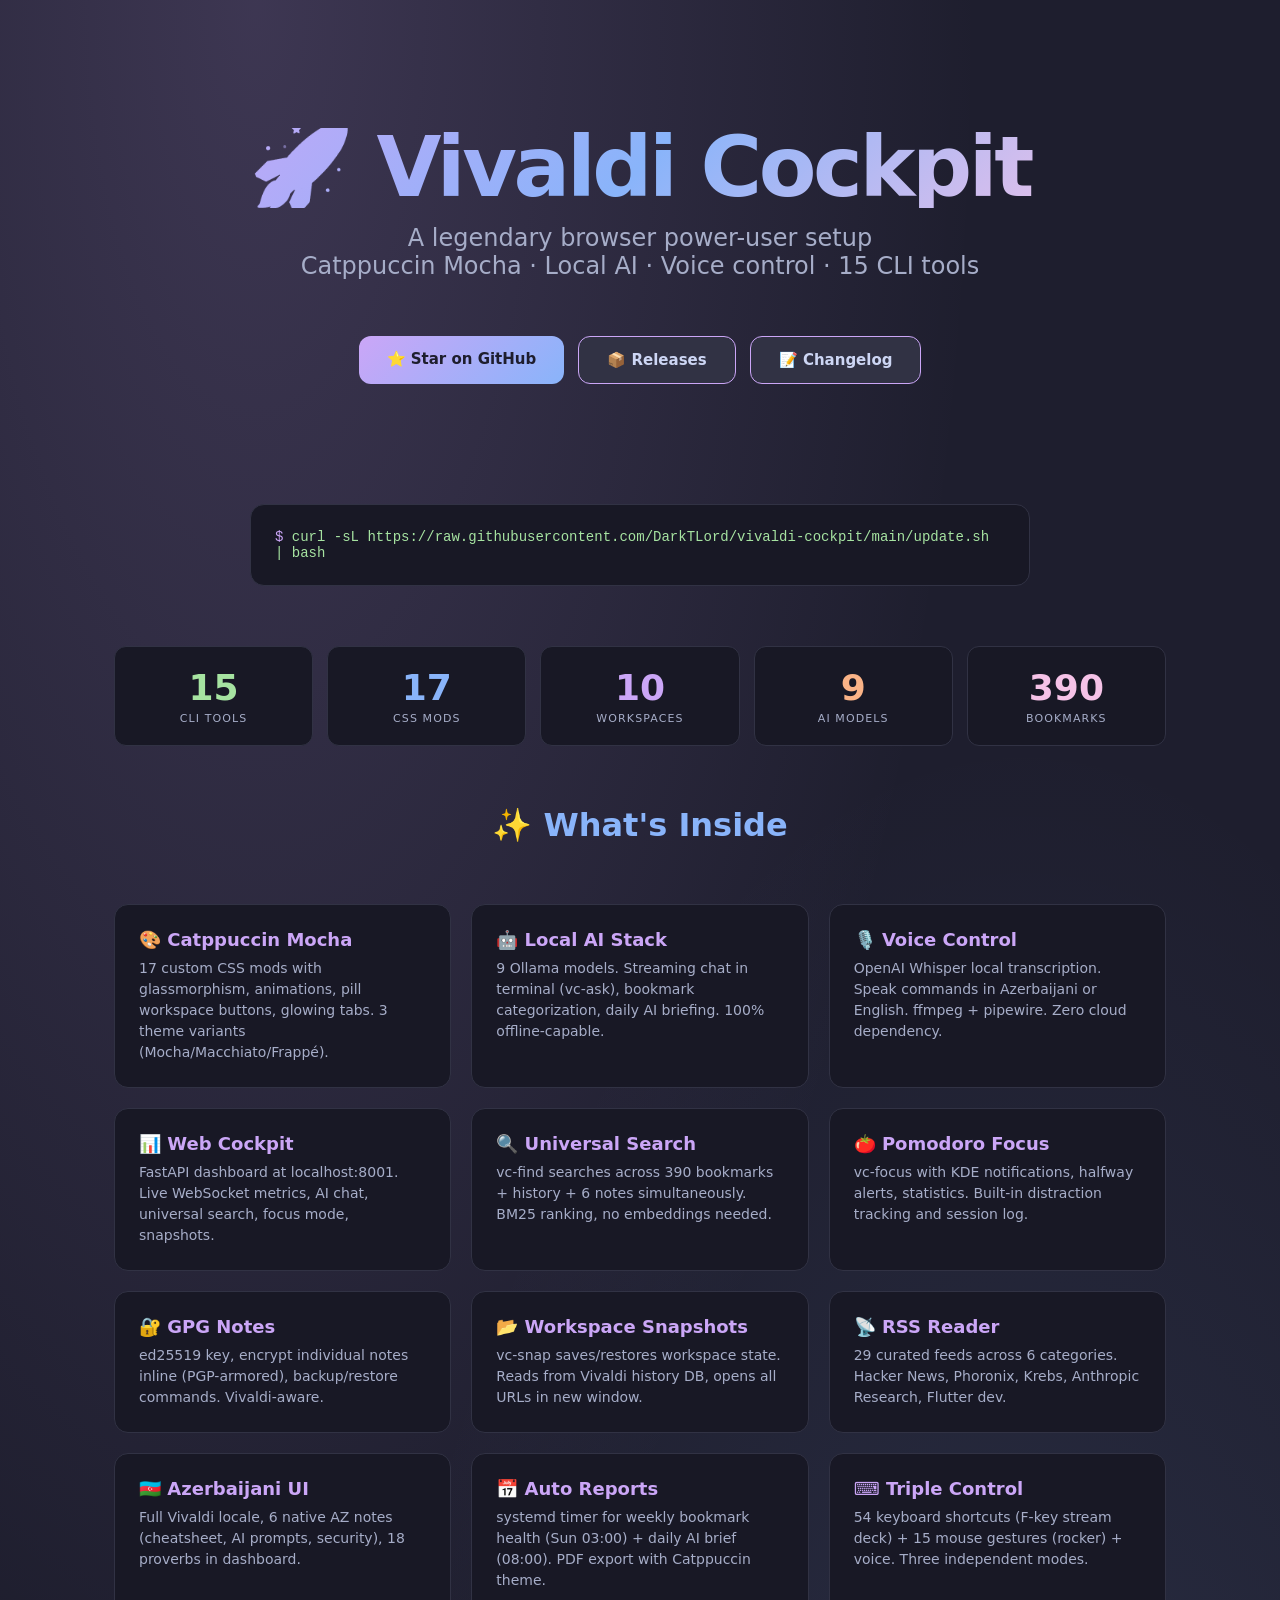
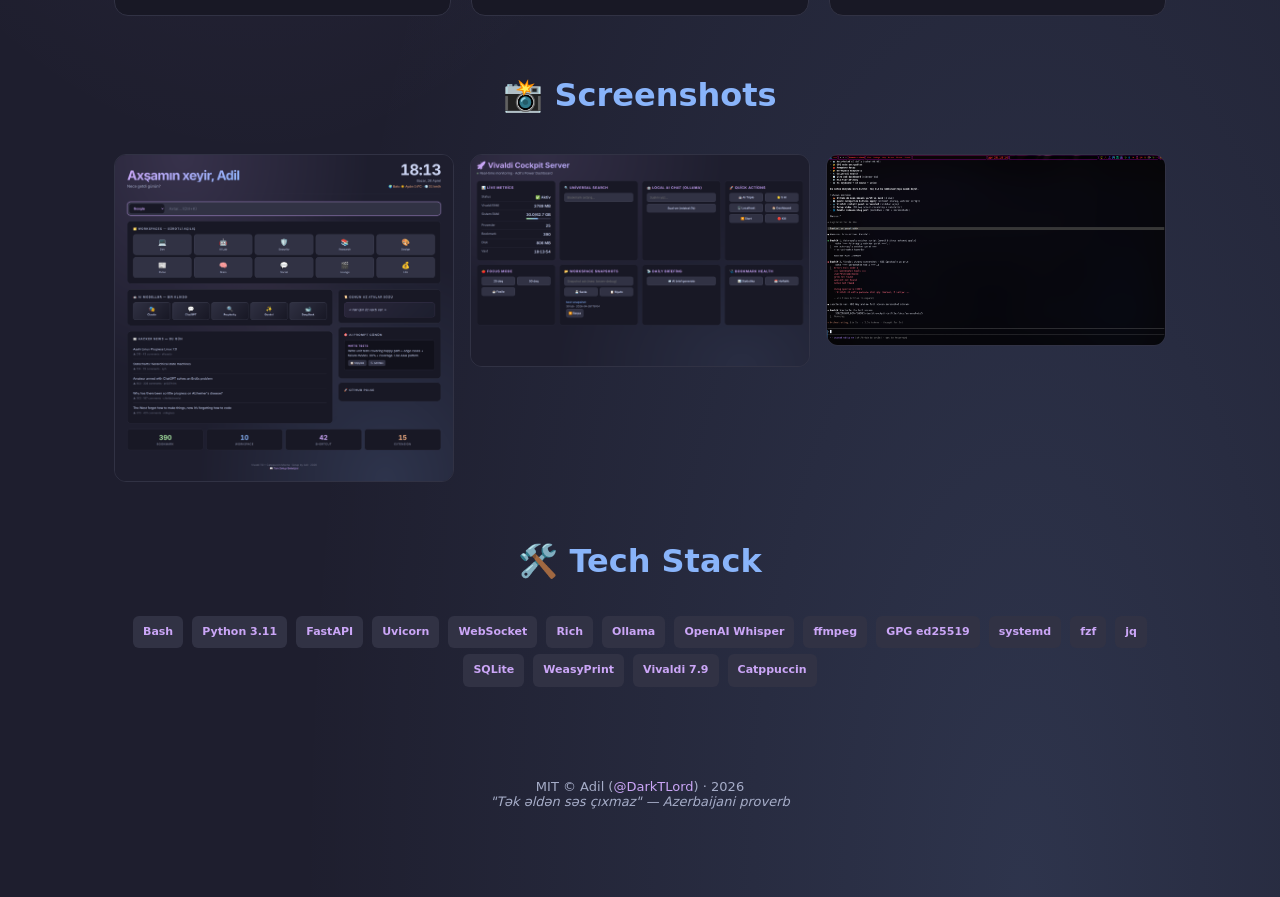
==== docs/index.html @ b0f2d189 "feat: GitHub Pages landing + CI + issue templates + CONTRIBUTING - .github/workflows/ci.yml — shellc" ====
<!DOCTYPE html>
<html lang="en"><head>
<meta charset="UTF-8"><meta name="viewport" content="width=device-width,initial-scale=1">
<title>Vivaldi Cockpit · Adil's Legendary 2026 Setup</title>
<meta name="description" content="Catppuccin Mocha + Local AI + Voice control + 15 CLI tools. Open-source Vivaldi power-user setup.">
<style>
:root{--base:#1e1e2e;--mantle:#181825;--surface0:#313244;--text:#cdd6f4;--subtext:#a6adc8;--mauve:#cba6f7;--blue:#89b4fa;--green:#a6e3a1;--peach:#fab387;--pink:#f5c2e7}
*{margin:0;padding:0;box-sizing:border-box;font-family:'Inter',system-ui,sans-serif}
body{background:var(--base);color:var(--text);min-height:100vh;background-image:radial-gradient(at 20% 0%,rgba(203,166,247,.18) 0,transparent 50%),radial-gradient(at 80% 100%,rgba(137,180,250,.15) 0,transparent 50%)}
.container{max-width:1100px;margin:0 auto;padding:48px 24px}
.hero{text-align:center;padding:80px 0 60px}
.hero h1{font-size:84px;font-weight:900;letter-spacing:-.04em;background:linear-gradient(135deg,#cba6f7,#89b4fa,#f5c2e7);-webkit-background-clip:text;background-clip:text;-webkit-text-fill-color:transparent;margin-bottom:16px;line-height:.95}
.hero .tagline{font-size:24px;color:var(--subtext);margin-bottom:32px;max-width:700px;margin-left:auto;margin-right:auto}
.cta{display:inline-flex;gap:14px;flex-wrap:wrap;justify-content:center;margin-top:24px}
.btn{padding:14px 28px;border-radius:12px;font-weight:700;text-decoration:none;transition:all .2s;font-size:15px}
.btn-primary{background:linear-gradient(135deg,var(--mauve),var(--blue));color:var(--base)}
.btn-primary:hover{transform:translateY(-2px);box-shadow:0 12px 24px rgba(203,166,247,.4)}
.btn-secondary{background:var(--surface0);color:var(--text);border:1px solid var(--mauve)}
.btn-secondary:hover{background:var(--mauve);color:var(--base)}
.install{background:var(--mantle);border:1px solid var(--surface0);border-radius:14px;padding:24px;margin:60px auto;max-width:780px;font-family:'JetBrains Mono','Fira Code',monospace;font-size:14px;color:var(--green);position:relative}
.install::before{content:'$ ';color:var(--mauve)}
.install-copy{position:absolute;top:14px;right:14px;background:var(--surface0);color:var(--text);border:none;border-radius:8px;padding:6px 12px;cursor:pointer;font-size:12px}
.features{display:grid;grid-template-columns:repeat(auto-fit,minmax(260px,1fr));gap:20px;margin:60px 0}
.feature{background:var(--mantle);border:1px solid var(--surface0);border-radius:14px;padding:24px;transition:all .2s}
.feature:hover{transform:translateY(-4px);border-color:var(--mauve)}
.feature h3{font-size:18px;color:var(--mauve);margin-bottom:8px;display:flex;align-items:center;gap:8px}
.feature p{color:var(--subtext);font-size:14px;line-height:1.5}
h2{font-size:32px;text-align:center;margin:60px 0 32px;color:var(--blue)}
.stats{display:grid;grid-template-columns:repeat(auto-fit,minmax(140px,1fr));gap:14px;margin:40px 0}
.stat{background:var(--mantle);border:1px solid var(--surface0);border-radius:12px;padding:20px;text-align:center}
.stat .num{font-size:36px;font-weight:800;color:var(--green);font-variant-numeric:tabular-nums}
.stat .lbl{font-size:11px;color:var(--subtext);text-transform:uppercase;letter-spacing:.1em;margin-top:4px}
.stat:nth-child(2) .num{color:var(--blue)}
.stat:nth-child(3) .num{color:var(--mauve)}
.stat:nth-child(4) .num{color:var(--peach)}
.stat:nth-child(5) .num{color:var(--pink)}
.screenshots{display:grid;grid-template-columns:repeat(auto-fit,minmax(300px,1fr));gap:16px;margin:40px 0}
.screenshots img{width:100%;border-radius:12px;border:1px solid var(--surface0);transition:all .2s}
.screenshots img:hover{transform:scale(1.02);border-color:var(--mauve)}
.footer{text-align:center;padding:60px 0 40px;color:var(--subtext);font-size:13px}
.footer a{color:var(--mauve);text-decoration:none}
.tag{display:inline-block;background:var(--surface0);color:var(--mauve);padding:4px 10px;border-radius:6px;font-size:11px;margin:2px;font-weight:600}
@media(max-width:768px){.hero h1{font-size:48px}.hero .tagline{font-size:18px}}
</style>
</head><body>
<div class="container">

<div class="hero">
<h1>🚀 Vivaldi Cockpit</h1>
<div class="tagline">A legendary browser power-user setup<br>Catppuccin Mocha · Local AI · Voice control · 15 CLI tools</div>
<div class="cta">
<a class="btn btn-primary" href="https://github.com/DarkTLord/vivaldi-cockpit">⭐ Star on GitHub</a>
<a class="btn btn-secondary" href="https://github.com/DarkTLord/vivaldi-cockpit/releases">📦 Releases</a>
<a class="btn btn-secondary" href="https://github.com/DarkTLord/vivaldi-cockpit/blob/main/CHANGELOG.md">📝 Changelog</a>
</div>
</div>

<div class="install">
curl -sL https://raw.githubusercontent.com/DarkTLord/vivaldi-cockpit/main/update.sh | bash
</div>

<div class="stats">
<div class="stat"><div class="num">15</div><div class="lbl">CLI Tools</div></div>
<div class="stat"><div class="num">17</div><div class="lbl">CSS Mods</div></div>
<div class="stat"><div class="num">10</div><div class="lbl">Workspaces</div></div>
<div class="stat"><div class="num">9</div><div class="lbl">AI Models</div></div>
<div class="stat"><div class="num">390</div><div class="lbl">Bookmarks</div></div>
</div>

<h2>✨ What's Inside</h2>
<div class="features">
<div class="feature"><h3>🎨 Catppuccin Mocha</h3><p>17 custom CSS mods with glassmorphism, animations, pill workspace buttons, glowing tabs. 3 theme variants (Mocha/Macchiato/Frappé).</p></div>
<div class="feature"><h3>🤖 Local AI Stack</h3><p>9 Ollama models. Streaming chat in terminal (vc-ask), bookmark categorization, daily AI briefing. 100% offline-capable.</p></div>
<div class="feature"><h3>🎙️ Voice Control</h3><p>OpenAI Whisper local transcription. Speak commands in Azerbaijani or English. ffmpeg + pipewire. Zero cloud dependency.</p></div>
<div class="feature"><h3>📊 Web Cockpit</h3><p>FastAPI dashboard at localhost:8001. Live WebSocket metrics, AI chat, universal search, focus mode, snapshots.</p></div>
<div class="feature"><h3>🔍 Universal Search</h3><p>vc-find searches across 390 bookmarks + history + 6 notes simultaneously. BM25 ranking, no embeddings needed.</p></div>
<div class="feature"><h3>🍅 Pomodoro Focus</h3><p>vc-focus with KDE notifications, halfway alerts, statistics. Built-in distraction tracking and session log.</p></div>
<div class="feature"><h3>🔐 GPG Notes</h3><p>ed25519 key, encrypt individual notes inline (PGP-armored), backup/restore commands. Vivaldi-aware.</p></div>
<div class="feature"><h3>📂 Workspace Snapshots</h3><p>vc-snap saves/restores workspace state. Reads from Vivaldi history DB, opens all URLs in new window.</p></div>
<div class="feature"><h3>📡 RSS Reader</h3><p>29 curated feeds across 6 categories. Hacker News, Phoronix, Krebs, Anthropic Research, Flutter dev.</p></div>
<div class="feature"><h3>🇦🇿 Azerbaijani UI</h3><p>Full Vivaldi locale, 6 native AZ notes (cheatsheet, AI prompts, security), 18 proverbs in dashboard.</p></div>
<div class="feature"><h3>📅 Auto Reports</h3><p>systemd timer for weekly bookmark health (Sun 03:00) + daily AI brief (08:00). PDF export with Catppuccin theme.</p></div>
<div class="feature"><h3>⌨️ Triple Control</h3><p>54 keyboard shortcuts (F-key stream deck) + 15 mouse gestures (rocker) + voice. Three independent modes.</p></div>
</div>

<h2>📸 Screenshots</h2>
<div class="screenshots">
<img src="screenshots/01-custom-dashboard.png" alt="Custom Dashboard">
<img src="screenshots/02-cockpit-server.png" alt="Cockpit Server">
<img src="screenshots/03-vivaldi-active.png" alt="Vivaldi Active">
</div>

<h2>🛠️ Tech Stack</h2>
<div style="text-align:center;line-height:2.2;margin:30px 0">
<span class="tag">Bash</span>
<span class="tag">Python 3.11</span>
<span class="tag">FastAPI</span>
<span class="tag">Uvicorn</span>
<span class="tag">WebSocket</span>
<span class="tag">Rich</span>
<span class="tag">Ollama</span>
<span class="tag">OpenAI Whisper</span>
<span class="tag">ffmpeg</span>
<span class="tag">GPG ed25519</span>
<span class="tag">systemd</span>
<span class="tag">fzf</span>
<span class="tag">jq</span>
<span class="tag">SQLite</span>
<span class="tag">WeasyPrint</span>
<span class="tag">Vivaldi 7.9</span>
<span class="tag">Catppuccin</span>
</div>

<div class="footer">
MIT © Adil (<a href="https://github.com/DarkTLord">@DarkTLord</a>) · 2026<br>
<em>"Tək əldən səs çıxmaz" — Azerbaijani proverb</em>
</div>

</div>
</body></html>
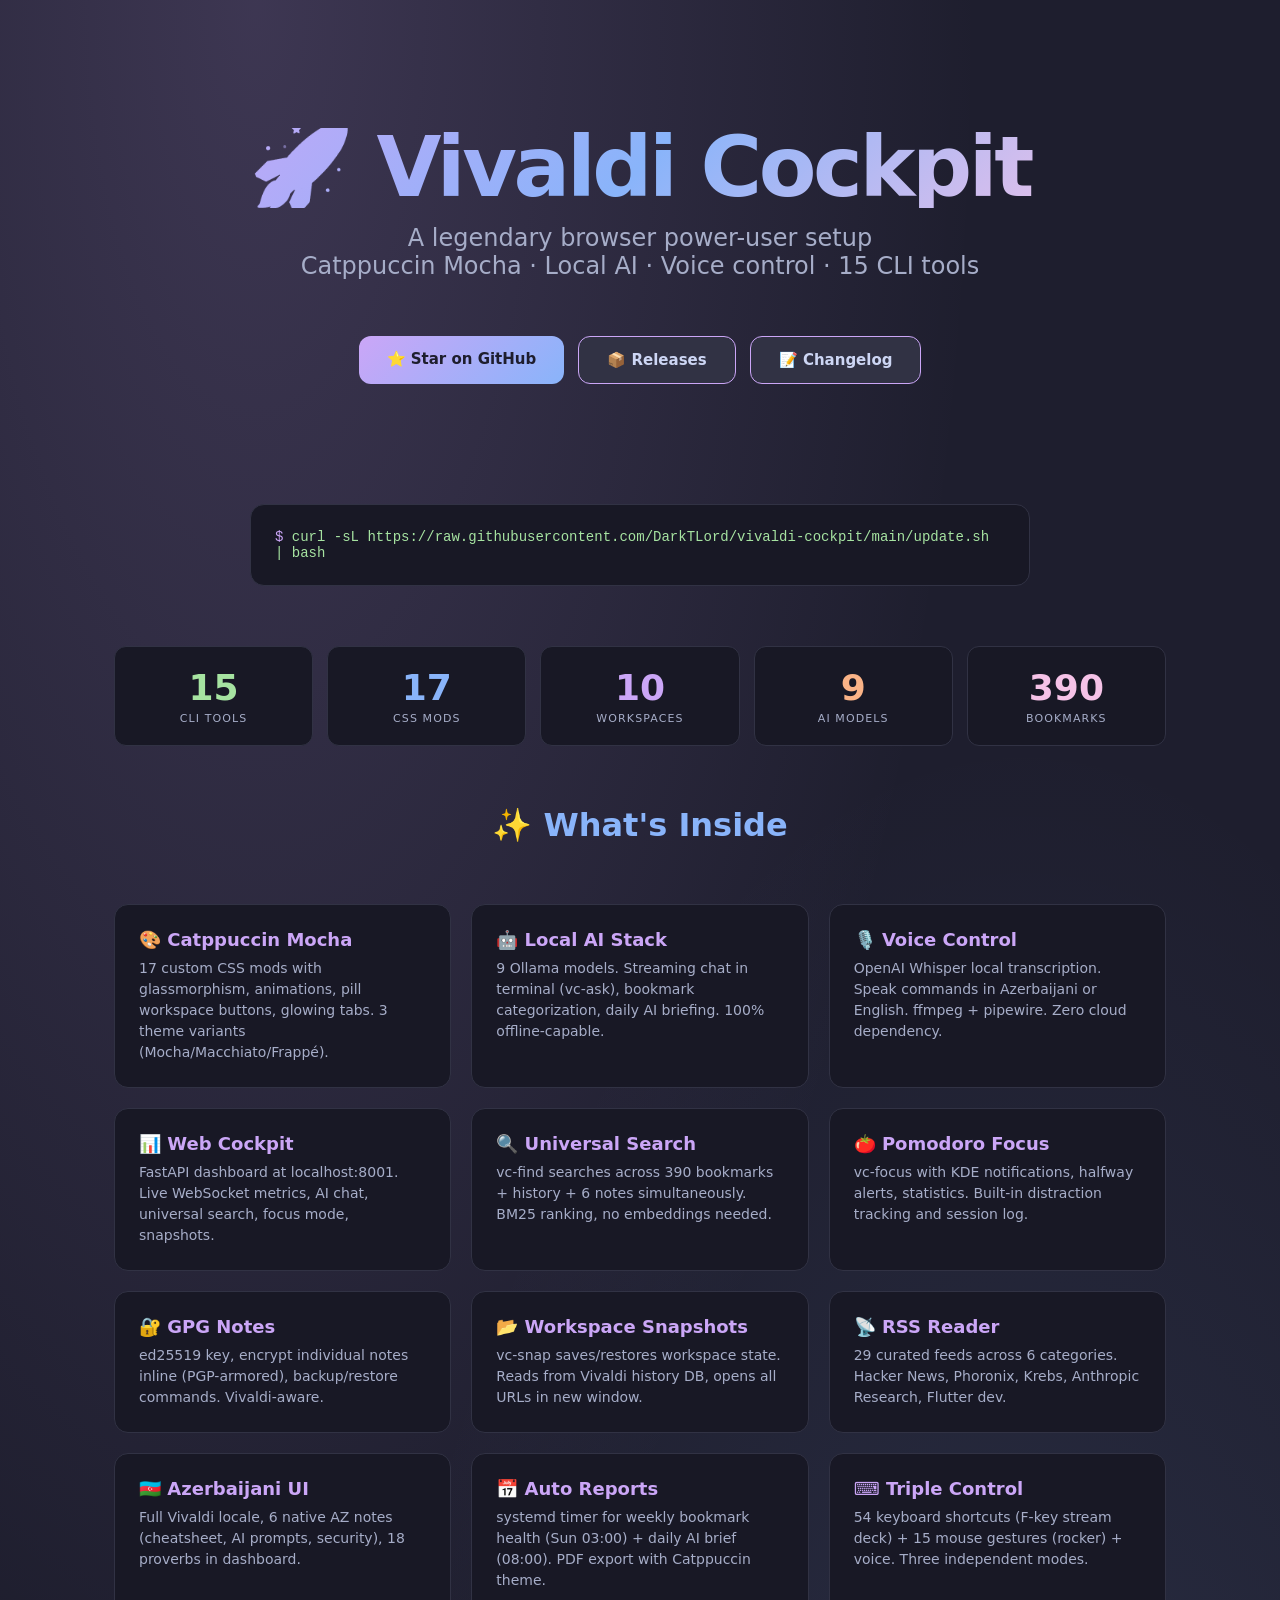
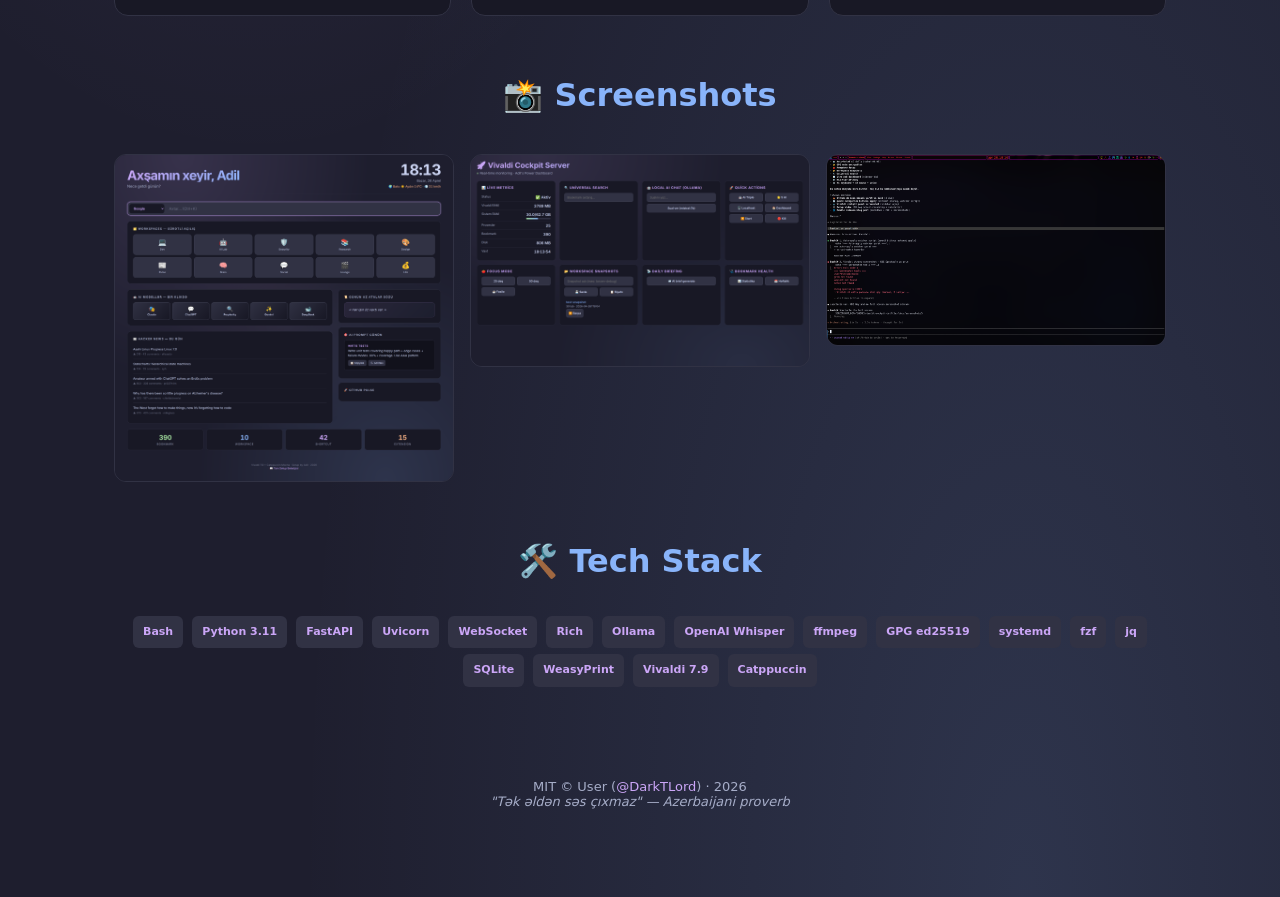
==== commit af8c7401: "feat: globalize repo — i18n, sanitize personal info, shebang fix - README/RELEASE/CHANGELOG/CONTRIBU" ====
--- a/docs/index.html
+++ b/docs/index.html
@@ -1,7 +1,7 @@
 <!DOCTYPE html>
 <html lang="en"><head>
 <meta charset="UTF-8"><meta name="viewport" content="width=device-width,initial-scale=1">
-<title>Vivaldi Cockpit · Adil's Legendary 2026 Setup</title>
+<title>Vivaldi Cockpit · User's Legendary 2026 Setup</title>
 <meta name="description" content="Catppuccin Mocha + Local AI + Voice control + 15 CLI tools. Open-source Vivaldi power-user setup.">
 <style>
 :root{--base:#1e1e2e;--mantle:#181825;--surface0:#313244;--text:#cdd6f4;--subtext:#a6adc8;--mauve:#cba6f7;--blue:#89b4fa;--green:#a6e3a1;--peach:#fab387;--pink:#f5c2e7}
@@ -112,7 +112,7 @@
 </div>
 
 <div class="footer">
-MIT © Adil (<a href="https://github.com/DarkTLord">@DarkTLord</a>) · 2026<br>
+MIT © User (<a href="https://github.com/DarkTLord">@DarkTLord</a>) · 2026<br>
 <em>"Tək əldən səs çıxmaz" — Azerbaijani proverb</em>
 </div>
 
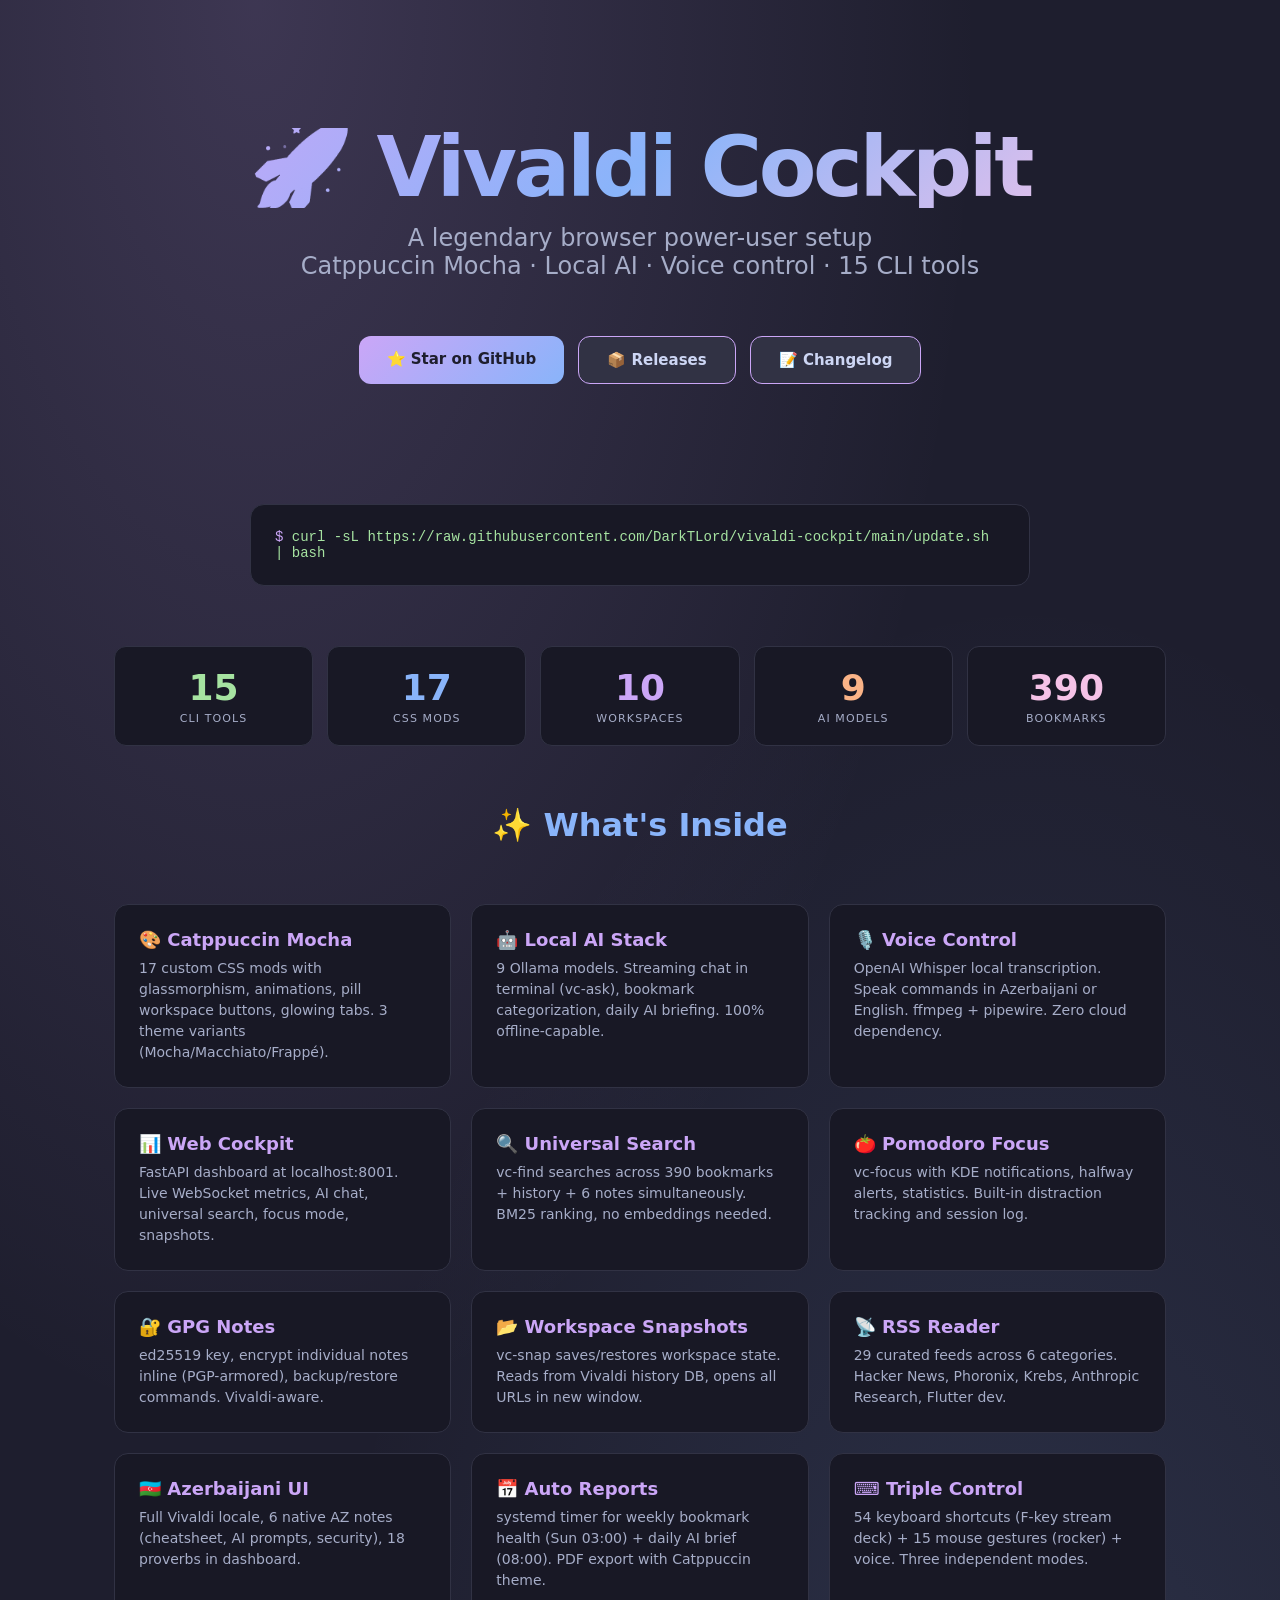
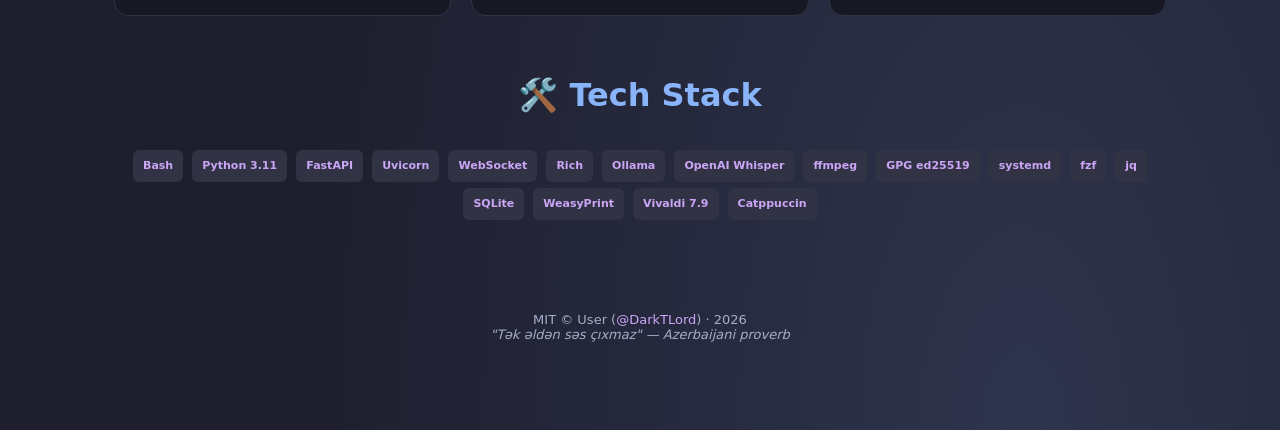
==== commit e1a22c98: "docs: remove screenshots (will be regenerated with EN UI) Screenshots showed mixed AZ/EN content. Wi" ====
--- a/docs/index.html
+++ b/docs/index.html
@@ -83,13 +83,6 @@
 <div class="feature"><h3>⌨️ Triple Control</h3><p>54 keyboard shortcuts (F-key stream deck) + 15 mouse gestures (rocker) + voice. Three independent modes.</p></div>
 </div>
 
-<h2>📸 Screenshots</h2>
-<div class="screenshots">
-<img src="screenshots/01-custom-dashboard.png" alt="Custom Dashboard">
-<img src="screenshots/02-cockpit-server.png" alt="Cockpit Server">
-<img src="screenshots/03-vivaldi-active.png" alt="Vivaldi Active">
-</div>
-
 <h2>🛠️ Tech Stack</h2>
 <div style="text-align:center;line-height:2.2;margin:30px 0">
 <span class="tag">Bash</span>
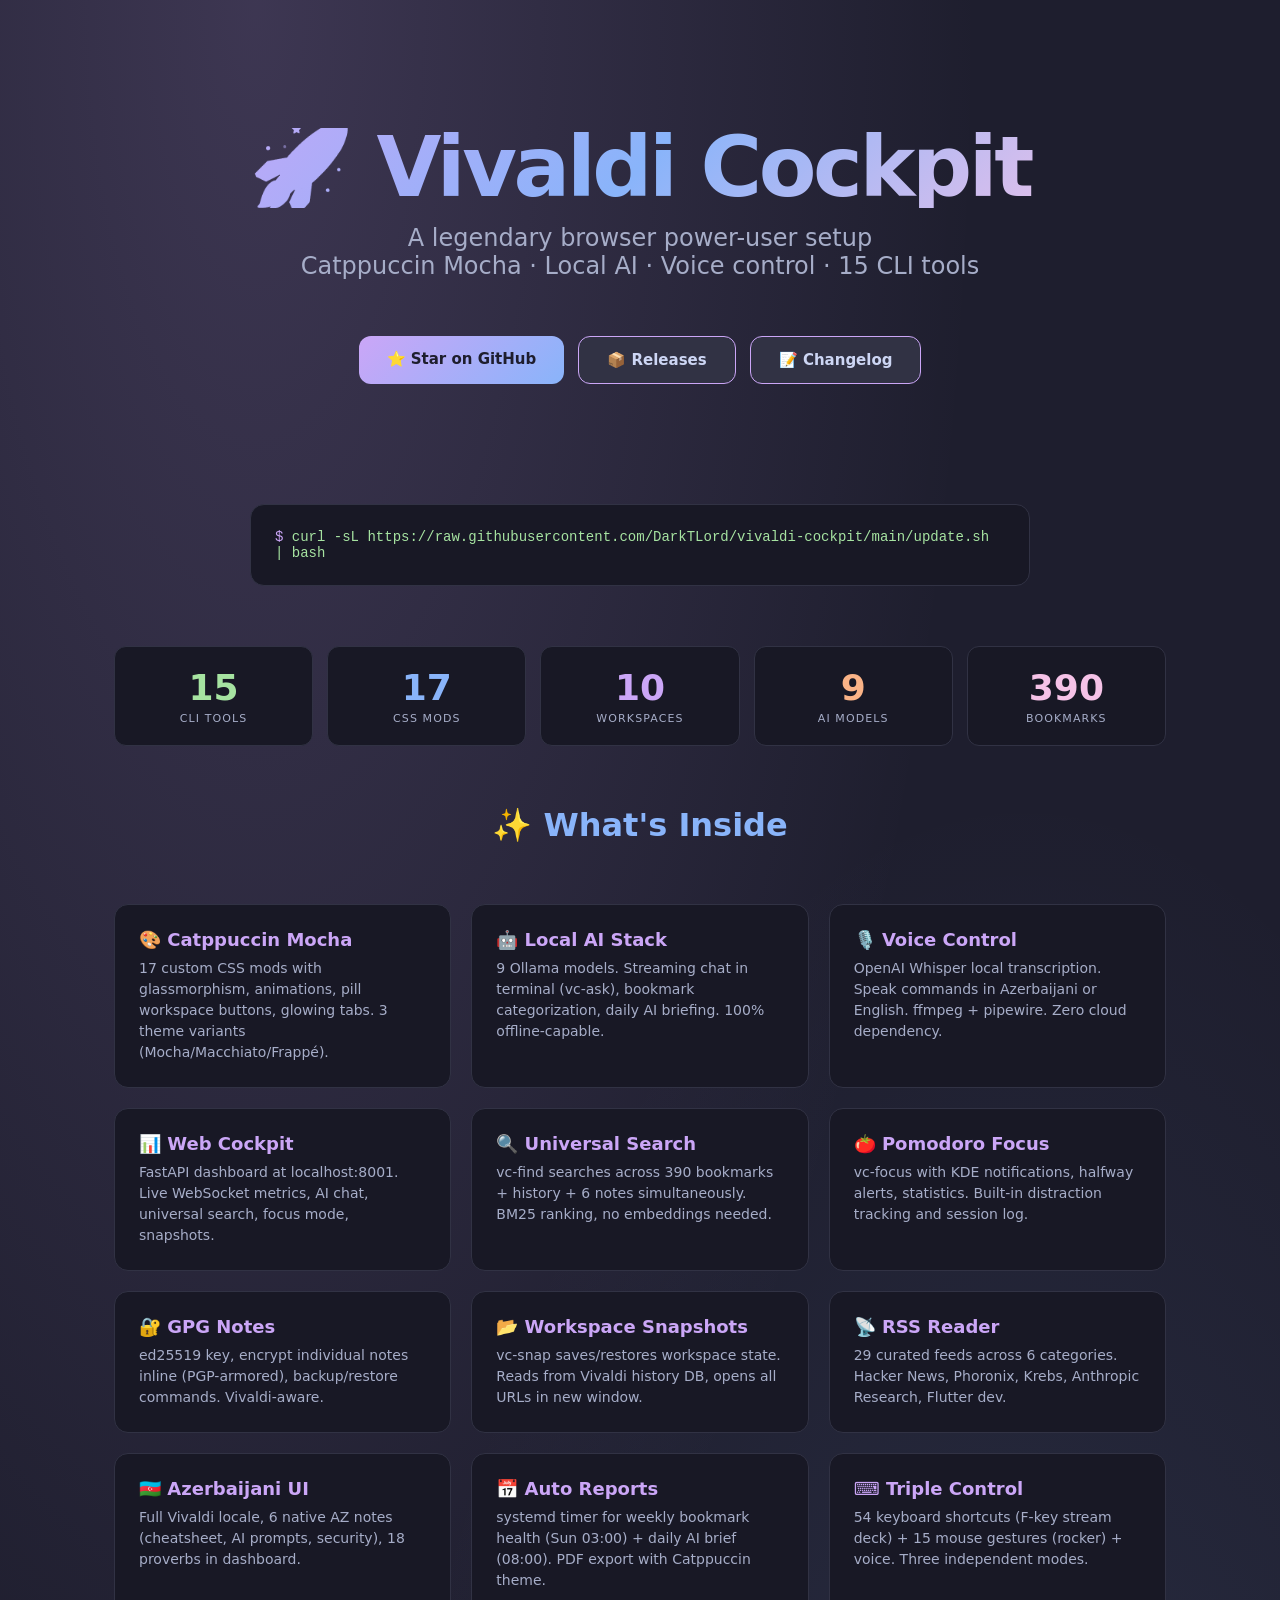
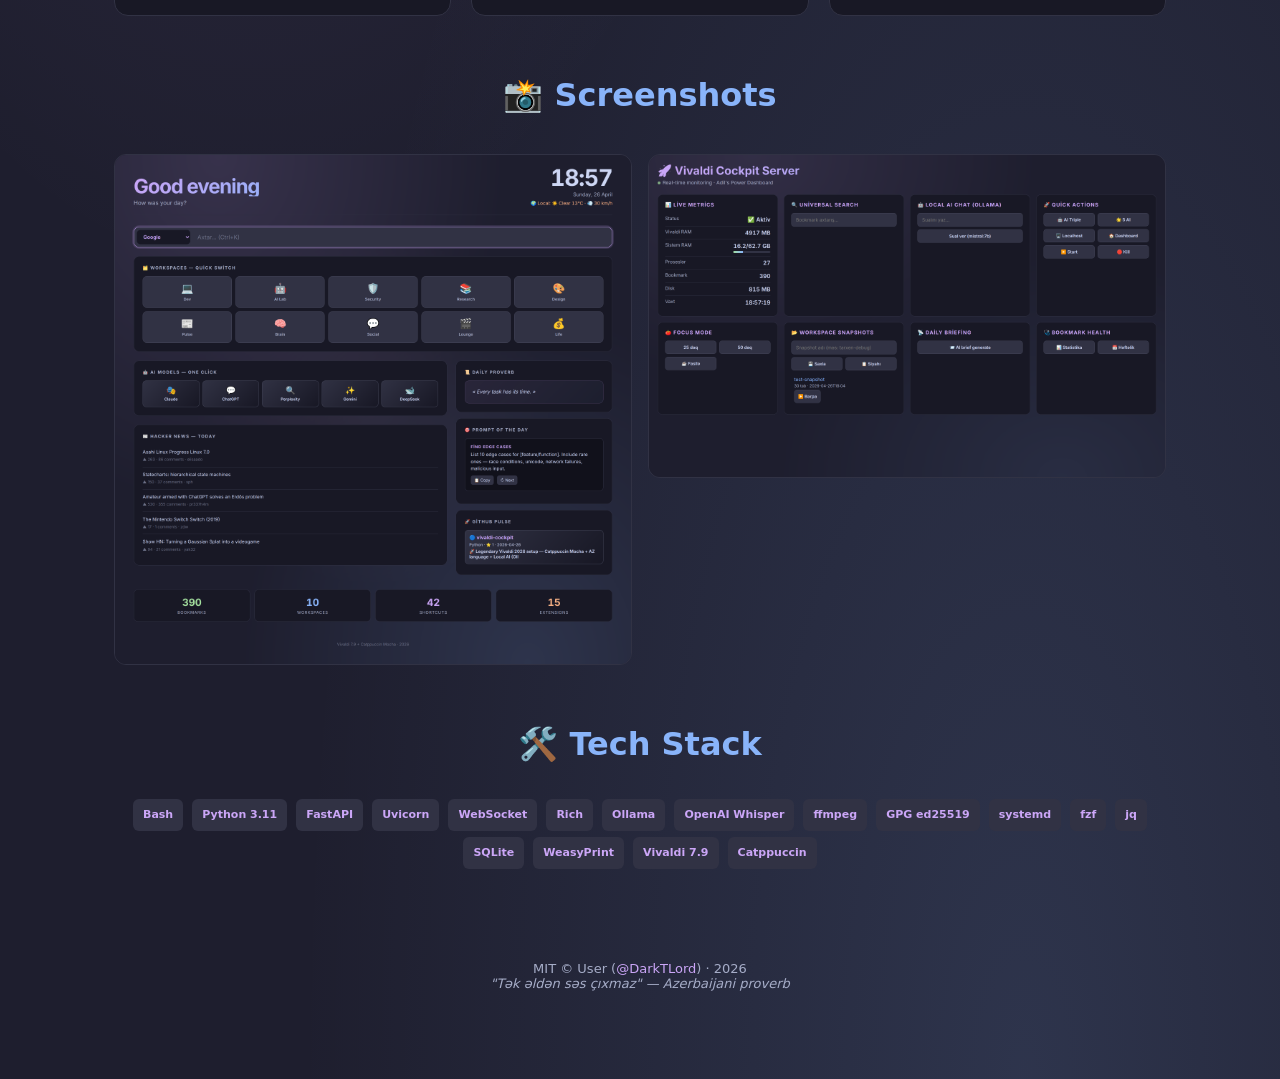
==== commit b788b10c: "feat: full English dashboard + new EN screenshots - Translated all dashboard JS strings (greetings, " ====
--- a/docs/index.html
+++ b/docs/index.html
@@ -83,6 +83,12 @@
 <div class="feature"><h3>⌨️ Triple Control</h3><p>54 keyboard shortcuts (F-key stream deck) + 15 mouse gestures (rocker) + voice. Three independent modes.</p></div>
 </div>
 
+<h2>📸 Screenshots</h2>
+<div class="screenshots">
+<img src="screenshots/01-dashboard.png" alt="Custom Dashboard">
+<img src="screenshots/02-cockpit.png" alt="Cockpit Server">
+</div>
+
 <h2>🛠️ Tech Stack</h2>
 <div style="text-align:center;line-height:2.2;margin:30px 0">
 <span class="tag">Bash</span>
